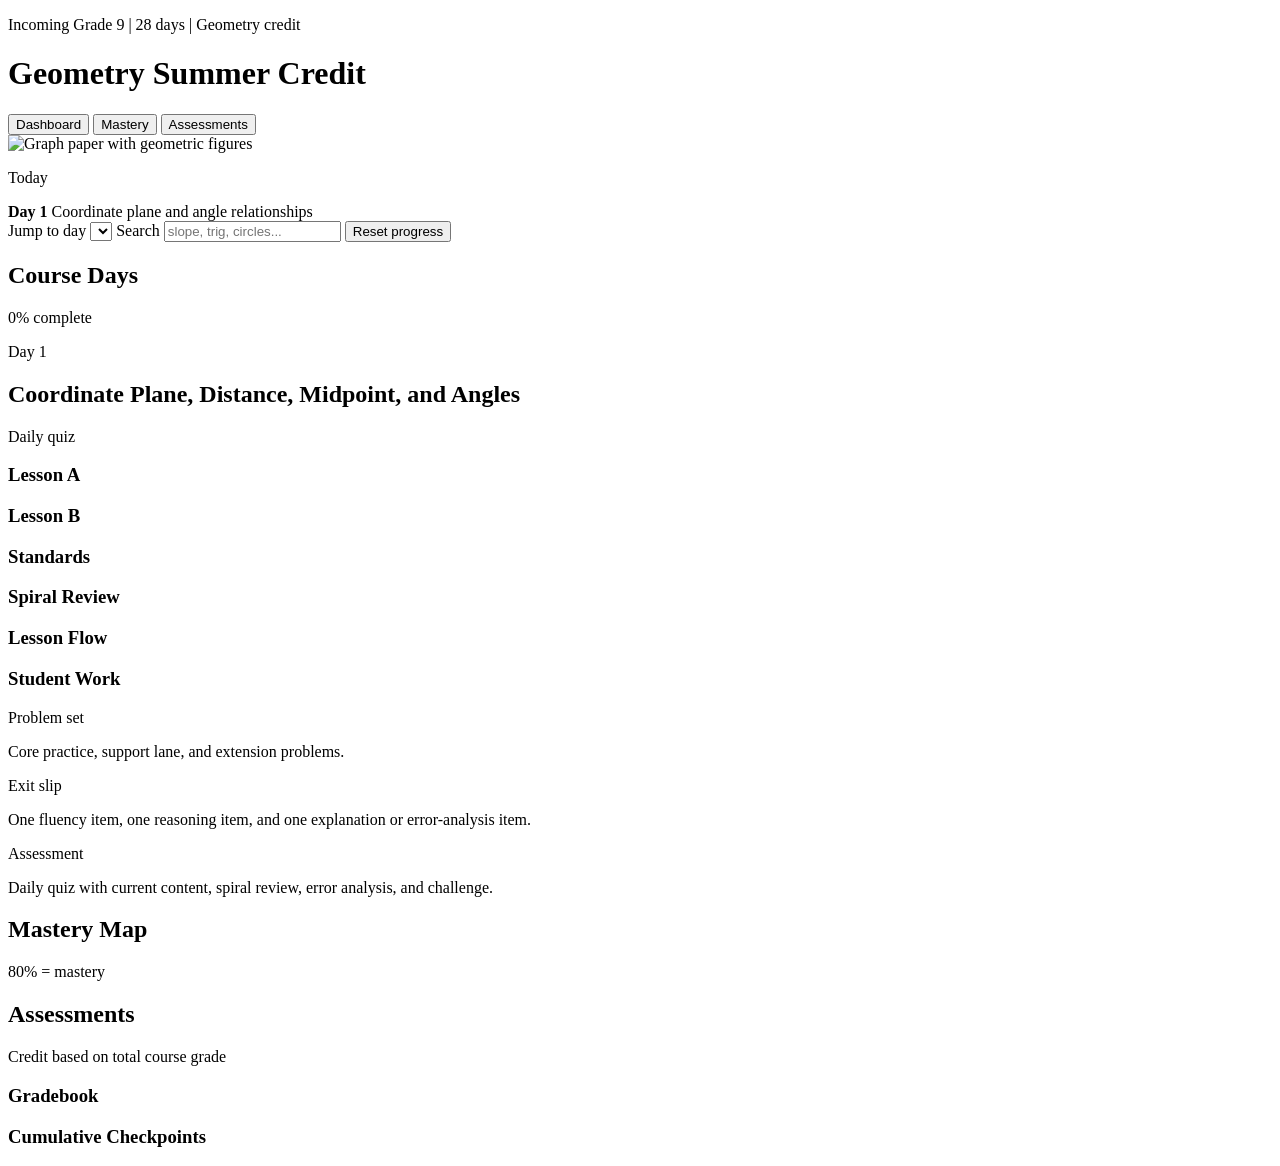
==== index.html @ 0d0e8b8f "Initial commit" ====
<!doctype html>
<html lang="en">
  <head>
    <meta charset="utf-8" />
    <meta name="viewport" content="width=device-width, initial-scale=1" />
    <title>Geometry Summer Credit</title>
    <link rel="stylesheet" href="styles.css" />
  </head>
  <body>
    <header class="topbar">
      <div>
        <p class="eyebrow">Incoming Grade 9 | 28 days | Geometry credit</p>
        <h1>Geometry Summer Credit</h1>
      </div>
      <nav class="topnav" aria-label="Course views">
        <button class="nav-button active" data-view="dashboard">
          Dashboard
        </button>
        <button class="nav-button" data-view="mastery">Mastery</button>
        <button class="nav-button" data-view="assessments">Assessments</button>
      </nav>
    </header>

    <main>
      <section class="course-visual" aria-label="Course visual">
        <img
          src="assets/geometry-board.png"
          alt="Graph paper with geometric figures"
        />
        <div class="course-card">
          <p>Today</p>
          <strong id="today-title">Day 1</strong>
          <span id="today-subtitle"
            >Coordinate plane and angle relationships</span
          >
        </div>
      </section>

      <section class="toolbar" aria-label="Course controls">
        <label>
          Jump to day
          <select id="day-select"></select>
        </label>
        <label>
          Search
          <input
            id="search-input"
            type="search"
            placeholder="slope, trig, circles..."
          />
        </label>
        <button id="reset-progress" class="quiet-button">Reset progress</button>
      </section>

      <section id="dashboard-view" class="view active-view">
        <aside class="day-list-panel">
          <div class="panel-title">
            <h2>Course Days</h2>
            <span id="progress-summary">0% complete</span>
          </div>
          <div id="day-list" class="day-list"></div>
        </aside>

        <article class="lesson-panel">
          <div class="lesson-header">
            <div>
              <p class="eyebrow" id="day-badge">Day 1</p>
              <h2 id="lesson-title">
                Coordinate Plane, Distance, Midpoint, and Angles
              </h2>
            </div>
            <span id="assessment-chip" class="chip">Daily quiz</span>
          </div>

          <div class="lesson-grid">
            <section>
              <h3>Lesson A</h3>
              <p id="lesson-a"></p>
            </section>
            <section>
              <h3>Lesson B</h3>
              <p id="lesson-b"></p>
            </section>
            <section>
              <h3>Standards</h3>
              <p id="standards"></p>
            </section>
            <section>
              <h3>Spiral Review</h3>
              <p id="spiral"></p>
            </section>
          </div>

          <section class="flow-section">
            <h3>Lesson Flow</h3>
            <div id="flow-list" class="flow-list"></div>
          </section>

          <section class="practice-section">
            <h3>Student Work</h3>
            <div class="work-cards">
              <div>
                <span class="label">Problem set</span>
                <p>Core practice, support lane, and extension problems.</p>
              </div>
              <div>
                <span class="label">Exit slip</span>
                <p>
                  One fluency item, one reasoning item, and one explanation or
                  error-analysis item.
                </p>
              </div>
              <div>
                <span class="label">Assessment</span>
                <p id="assessment-note">
                  Daily quiz with current content, spiral review, error
                  analysis, and challenge.
                </p>
              </div>
            </div>
          </section>
        </article>
      </section>

      <section id="mastery-view" class="view">
        <div class="wide-panel">
          <div class="panel-title">
            <h2>Mastery Map</h2>
            <span>80% = mastery</span>
          </div>
          <div id="mastery-list" class="mastery-list"></div>
        </div>
      </section>

      <section id="assessments-view" class="view">
        <div class="wide-panel">
          <div class="panel-title">
            <h2>Assessments</h2>
            <span>Credit based on total course grade</span>
          </div>
          <div class="assessment-grid">
            <section>
              <h3>Gradebook</h3>
              <div id="gradebook-list" class="stack-list"></div>
            </section>
            <section>
              <h3>Cumulative Checkpoints</h3>
              <div id="checkpoint-list" class="stack-list"></div>
            </section>
          </div>
        </div>
      </section>
    </main>

    <script src="app.js"></script>
  </body>
</html>
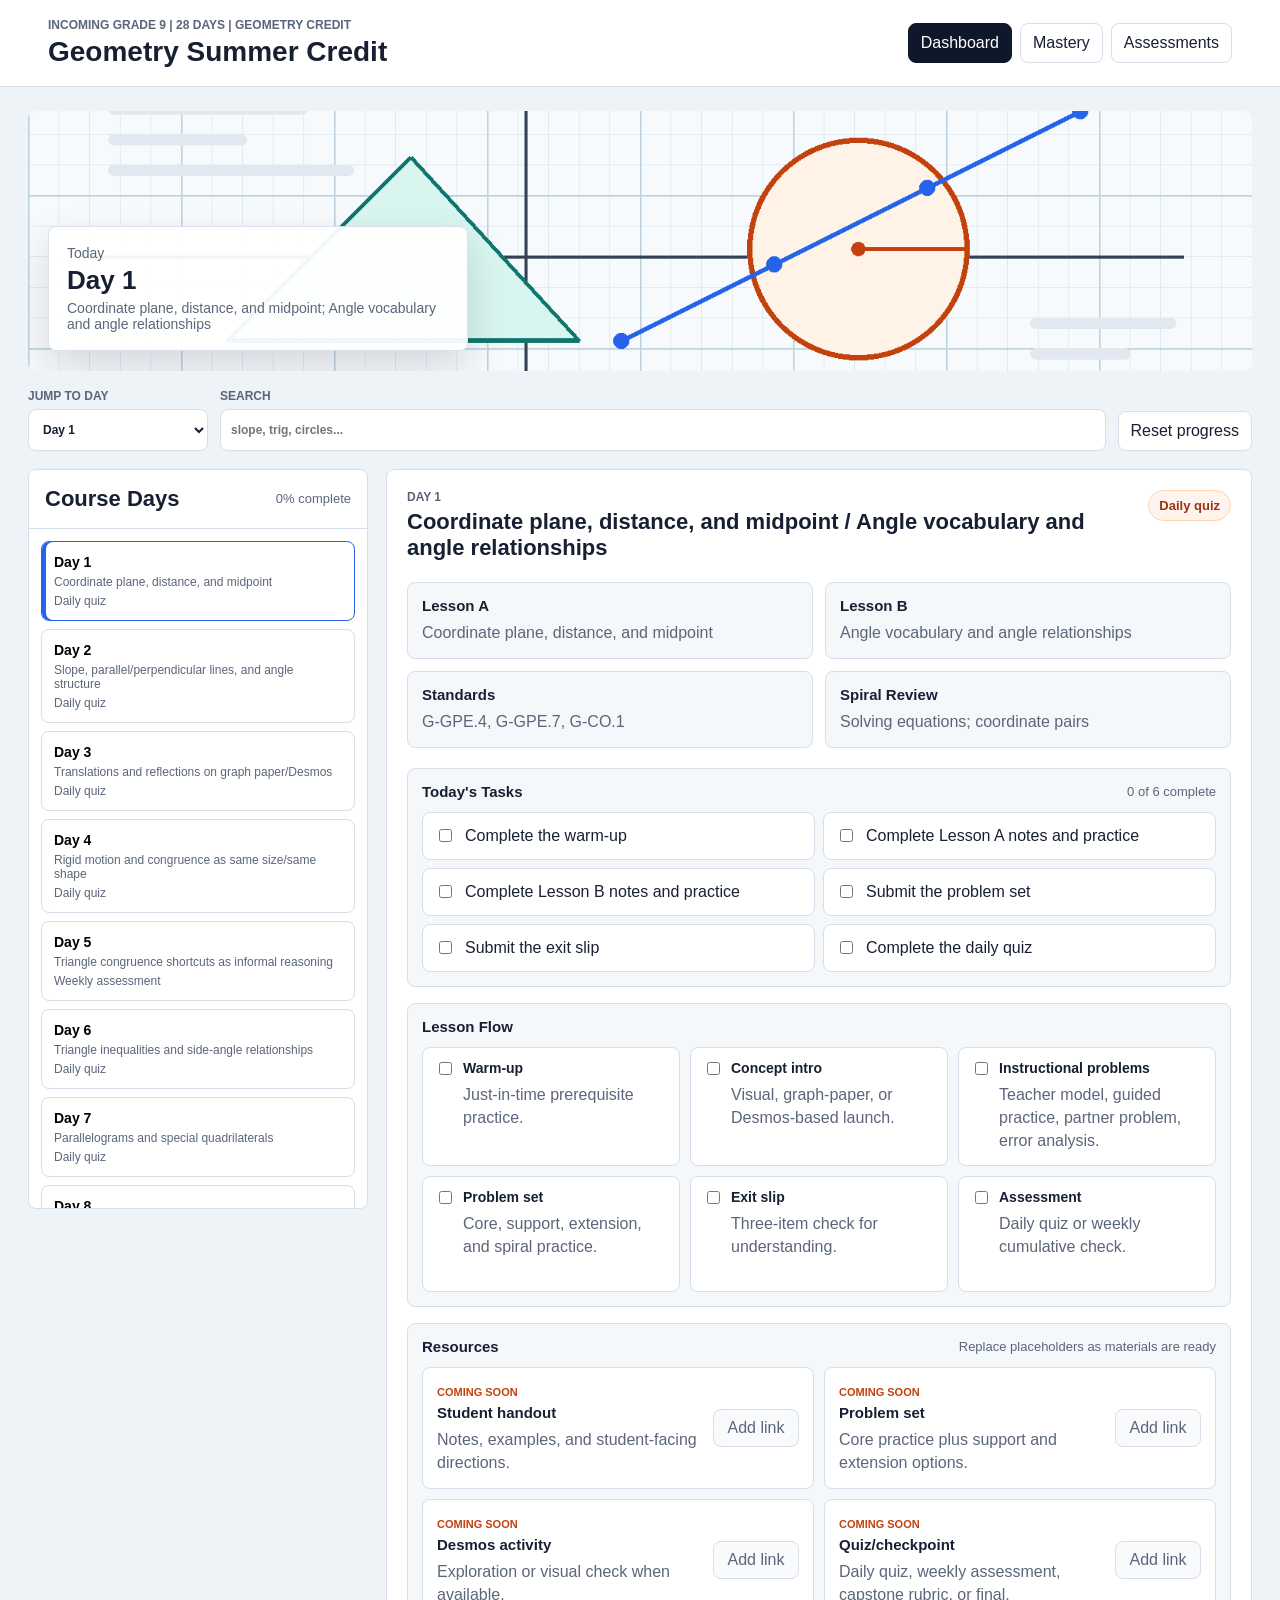
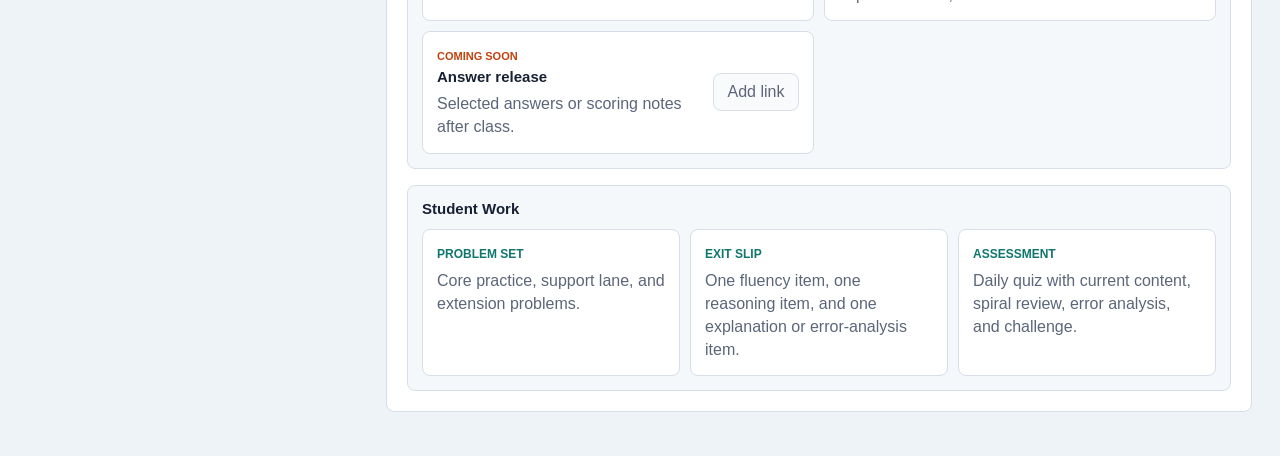
==== commit 9ca4be8c: "Add student tasks and resource placeholders" ====
--- a/index.html
+++ b/index.html
@@ -13,9 +13,7 @@
         <h1>Geometry Summer Credit</h1>
       </div>
       <nav class="topnav" aria-label="Course views">
-        <button class="nav-button active" data-view="dashboard">
-          Dashboard
-        </button>
+        <button class="nav-button active" data-view="dashboard">Dashboard</button>
         <button class="nav-button" data-view="mastery">Mastery</button>
         <button class="nav-button" data-view="assessments">Assessments</button>
       </nav>
@@ -23,16 +21,11 @@
 
     <main>
       <section class="course-visual" aria-label="Course visual">
-        <img
-          src="assets/geometry-board.png"
-          alt="Graph paper with geometric figures"
-        />
+        <img src="assets/geometry-board.png" alt="Graph paper with geometric figures" />
         <div class="course-card">
           <p>Today</p>
           <strong id="today-title">Day 1</strong>
-          <span id="today-subtitle"
-            >Coordinate plane and angle relationships</span
-          >
+          <span id="today-subtitle">Coordinate plane and angle relationships</span>
         </div>
       </section>
 
@@ -43,11 +36,7 @@
         </label>
         <label>
           Search
-          <input
-            id="search-input"
-            type="search"
-            placeholder="slope, trig, circles..."
-          />
+          <input id="search-input" type="search" placeholder="slope, trig, circles..." />
         </label>
         <button id="reset-progress" class="quiet-button">Reset progress</button>
       </section>
@@ -65,9 +54,7 @@
           <div class="lesson-header">
             <div>
               <p class="eyebrow" id="day-badge">Day 1</p>
-              <h2 id="lesson-title">
-                Coordinate Plane, Distance, Midpoint, and Angles
-              </h2>
+              <h2 id="lesson-title">Coordinate Plane, Distance, Midpoint, and Angles</h2>
             </div>
             <span id="assessment-chip" class="chip">Daily quiz</span>
           </div>
@@ -91,9 +78,25 @@
             </section>
           </div>
 
+          <section class="tasks-section">
+            <div class="section-heading-row">
+              <h3>Today's Tasks</h3>
+              <span id="task-count">0 of 0 complete</span>
+            </div>
+            <div id="task-list" class="task-list"></div>
+          </section>
+
           <section class="flow-section">
             <h3>Lesson Flow</h3>
             <div id="flow-list" class="flow-list"></div>
+          </section>
+
+          <section class="resources-section">
+            <div class="section-heading-row">
+              <h3>Resources</h3>
+              <span>Replace placeholders as materials are ready</span>
+            </div>
+            <div id="resource-list" class="resource-list"></div>
           </section>
 
           <section class="practice-section">
@@ -105,17 +108,11 @@
               </div>
               <div>
                 <span class="label">Exit slip</span>
-                <p>
-                  One fluency item, one reasoning item, and one explanation or
-                  error-analysis item.
-                </p>
+                <p>One fluency item, one reasoning item, and one explanation or error-analysis item.</p>
               </div>
               <div>
                 <span class="label">Assessment</span>
-                <p id="assessment-note">
-                  Daily quiz with current content, spiral review, error
-                  analysis, and challenge.
-                </p>
+                <p id="assessment-note">Daily quiz with current content, spiral review, error analysis, and challenge.</p>
               </div>
             </div>
           </section>
--- a/styles.css
+++ b/styles.css
@@ -0,0 +1,529 @@
+:root {
+  color-scheme: light;
+  --ink: #172033;
+  --muted: #5b667a;
+  --line: #d7dee9;
+  --soft: #f5f8fb;
+  --panel: #ffffff;
+  --teal: #0f766e;
+  --blue: #2563eb;
+  --orange: #c2410c;
+  --focus: #0f172a;
+  font-family: Arial, Helvetica, sans-serif;
+}
+
+* {
+  box-sizing: border-box;
+}
+
+body {
+  margin: 0;
+  background: #eef3f7;
+  color: var(--ink);
+}
+
+button,
+input,
+select {
+  font: inherit;
+}
+
+.topbar {
+  align-items: center;
+  background: var(--panel);
+  border-bottom: 1px solid var(--line);
+  display: flex;
+  gap: 20px;
+  justify-content: space-between;
+  padding: 18px clamp(16px, 4vw, 48px);
+  position: sticky;
+  top: 0;
+  z-index: 10;
+}
+
+h1,
+h2,
+h3,
+p {
+  margin: 0;
+}
+
+h1 {
+  font-size: 28px;
+  font-weight: 700;
+  line-height: 1.1;
+}
+
+h2 {
+  font-size: 22px;
+  line-height: 1.2;
+}
+
+h3 {
+  font-size: 15px;
+  letter-spacing: 0;
+}
+
+.eyebrow {
+  color: var(--muted);
+  font-size: 12px;
+  font-weight: 700;
+  margin-bottom: 5px;
+  text-transform: uppercase;
+}
+
+.topnav {
+  display: flex;
+  gap: 8px;
+}
+
+.nav-button,
+.quiet-button {
+  background: #fff;
+  border: 1px solid var(--line);
+  border-radius: 8px;
+  color: var(--ink);
+  cursor: pointer;
+  min-height: 40px;
+  padding: 9px 12px;
+}
+
+.nav-button.active {
+  background: var(--focus);
+  border-color: var(--focus);
+  color: #fff;
+}
+
+main {
+  margin: 0 auto;
+  max-width: 1280px;
+  padding: 24px clamp(14px, 3vw, 28px) 44px;
+}
+
+.course-visual {
+  border-radius: 8px;
+  min-height: 230px;
+  overflow: hidden;
+  position: relative;
+}
+
+.course-visual img {
+  display: block;
+  height: 260px;
+  object-fit: cover;
+  width: 100%;
+}
+
+.course-card {
+  background: rgba(255, 255, 255, 0.94);
+  border: 1px solid rgba(215, 222, 233, 0.9);
+  border-radius: 8px;
+  bottom: 20px;
+  box-shadow: 0 18px 40px rgba(15, 23, 42, 0.14);
+  left: 20px;
+  max-width: min(420px, calc(100% - 40px));
+  padding: 18px;
+  position: absolute;
+}
+
+.course-card p,
+.course-card span {
+  color: var(--muted);
+  display: block;
+  font-size: 14px;
+}
+
+.course-card strong {
+  display: block;
+  font-size: 26px;
+  margin: 4px 0;
+}
+
+.toolbar {
+  align-items: end;
+  display: grid;
+  gap: 12px;
+  grid-template-columns: 180px minmax(220px, 1fr) auto;
+  margin: 18px 0;
+}
+
+.toolbar label {
+  color: var(--muted);
+  display: grid;
+  font-size: 12px;
+  font-weight: 700;
+  gap: 6px;
+  text-transform: uppercase;
+}
+
+.toolbar input,
+.toolbar select {
+  background: #fff;
+  border: 1px solid var(--line);
+  border-radius: 8px;
+  color: var(--ink);
+  min-height: 42px;
+  padding: 9px 10px;
+  text-transform: none;
+}
+
+.view {
+  display: none;
+}
+
+.active-view {
+  display: block;
+}
+
+#dashboard-view {
+  gap: 18px;
+  grid-template-columns: 340px minmax(0, 1fr);
+}
+
+#dashboard-view.active-view {
+  display: grid;
+}
+
+.day-list-panel,
+.lesson-panel,
+.wide-panel {
+  background: var(--panel);
+  border: 1px solid var(--line);
+  border-radius: 8px;
+}
+
+.day-list-panel {
+  align-self: start;
+  max-height: calc(100vh - 160px);
+  overflow: auto;
+}
+
+.panel-title {
+  align-items: center;
+  border-bottom: 1px solid var(--line);
+  display: flex;
+  justify-content: space-between;
+  padding: 16px;
+}
+
+.panel-title span {
+  color: var(--muted);
+  font-size: 13px;
+}
+
+.day-list {
+  display: grid;
+  gap: 8px;
+  padding: 12px;
+}
+
+.day-card {
+  background: #fff;
+  border: 1px solid var(--line);
+  border-radius: 8px;
+  cursor: pointer;
+  display: grid;
+  gap: 5px;
+  padding: 12px;
+  text-align: left;
+  width: 100%;
+}
+
+.day-card.active {
+  border-color: var(--blue);
+  box-shadow: inset 4px 0 0 var(--blue);
+}
+
+.day-card.done {
+  background: #eefaf6;
+  border-color: #b9e6d7;
+}
+
+.day-card strong {
+  font-size: 14px;
+}
+
+.day-card span {
+  color: var(--muted);
+  font-size: 12px;
+}
+
+.lesson-panel {
+  padding: 20px;
+}
+
+.lesson-header {
+  align-items: start;
+  display: flex;
+  gap: 16px;
+  justify-content: space-between;
+}
+
+.chip {
+  background: #fff4ed;
+  border: 1px solid #fed7aa;
+  border-radius: 999px;
+  color: #9a3412;
+  flex: 0 0 auto;
+  font-size: 13px;
+  font-weight: 700;
+  padding: 7px 10px;
+}
+
+.lesson-grid {
+  display: grid;
+  gap: 12px;
+  grid-template-columns: repeat(2, minmax(0, 1fr));
+  margin: 20px 0;
+}
+
+.lesson-grid section,
+.tasks-section,
+.flow-section,
+.resources-section,
+.practice-section,
+.assessment-grid section {
+  background: var(--soft);
+  border: 1px solid var(--line);
+  border-radius: 8px;
+  padding: 14px;
+}
+
+.lesson-grid p,
+.flow-list p,
+.resource-card p,
+.work-cards p,
+.stack-list p,
+.mastery-card p {
+  color: var(--muted);
+  line-height: 1.45;
+  margin-top: 7px;
+}
+
+.tasks-section {
+  margin-bottom: 16px;
+}
+
+.flow-section,
+.resources-section,
+.practice-section {
+  margin-top: 16px;
+}
+
+.section-heading-row {
+  align-items: center;
+  display: flex;
+  gap: 12px;
+  justify-content: space-between;
+}
+
+.section-heading-row span {
+  color: var(--muted);
+  font-size: 13px;
+}
+
+.task-list {
+  display: grid;
+  gap: 8px;
+  grid-template-columns: repeat(2, minmax(0, 1fr));
+  margin-top: 12px;
+}
+
+.task-item {
+  align-items: center;
+  background: #fff;
+  border: 1px solid var(--line);
+  border-radius: 8px;
+  display: grid;
+  gap: 10px;
+  grid-template-columns: 20px minmax(0, 1fr);
+  min-height: 48px;
+  padding: 10px 12px;
+}
+
+.task-item span {
+  line-height: 1.3;
+}
+
+.flow-list {
+  display: grid;
+  gap: 10px;
+  grid-template-columns: repeat(3, minmax(0, 1fr));
+  margin-top: 12px;
+}
+
+.flow-item {
+  background: #fff;
+  border: 1px solid var(--line);
+  border-radius: 8px;
+  min-height: 116px;
+  padding: 12px;
+}
+
+.flow-item label {
+  align-items: start;
+  display: grid;
+  gap: 8px;
+  grid-template-columns: 20px minmax(0, 1fr);
+}
+
+.flow-item input {
+  margin-top: 2px;
+}
+
+.flow-item strong {
+  display: block;
+  font-size: 14px;
+}
+
+.resource-list {
+  display: grid;
+  gap: 10px;
+  grid-template-columns: repeat(2, minmax(0, 1fr));
+  margin-top: 12px;
+}
+
+.resource-card {
+  align-items: center;
+  background: #fff;
+  border: 1px solid var(--line);
+  border-radius: 8px;
+  display: grid;
+  gap: 12px;
+  grid-template-columns: minmax(0, 1fr) auto;
+  min-height: 104px;
+  padding: 14px;
+}
+
+.resource-card strong {
+  display: block;
+  font-size: 15px;
+  margin-top: 4px;
+}
+
+.resource-state {
+  color: var(--orange);
+  font-size: 11px;
+  font-weight: 700;
+  text-transform: uppercase;
+}
+
+.resource-button {
+  align-items: center;
+  background: var(--focus);
+  border: 1px solid var(--focus);
+  border-radius: 8px;
+  color: #fff;
+  display: inline-flex;
+  justify-content: center;
+  min-height: 38px;
+  min-width: 86px;
+  padding: 8px 10px;
+  text-decoration: none;
+}
+
+.resource-button.disabled {
+  background: #f8fafc;
+  border-color: var(--line);
+  color: var(--muted);
+  cursor: not-allowed;
+}
+
+.work-cards {
+  display: grid;
+  gap: 10px;
+  grid-template-columns: repeat(3, minmax(0, 1fr));
+  margin-top: 12px;
+}
+
+.work-cards > div,
+.mastery-card,
+.stack-item {
+  background: #fff;
+  border: 1px solid var(--line);
+  border-radius: 8px;
+  padding: 14px;
+}
+
+.label {
+  color: var(--teal);
+  font-size: 12px;
+  font-weight: 700;
+  text-transform: uppercase;
+}
+
+.wide-panel {
+  padding: 0 0 18px;
+}
+
+.mastery-list {
+  display: grid;
+  gap: 12px;
+  grid-template-columns: repeat(2, minmax(0, 1fr));
+  padding: 16px;
+}
+
+.mastery-card strong {
+  display: block;
+}
+
+.meta-row {
+  display: flex;
+  flex-wrap: wrap;
+  gap: 8px;
+  margin-top: 10px;
+}
+
+.meta-row span {
+  background: #eef2ff;
+  border-radius: 999px;
+  color: #3730a3;
+  font-size: 12px;
+  padding: 5px 8px;
+}
+
+.assessment-grid {
+  display: grid;
+  gap: 16px;
+  grid-template-columns: minmax(0, 0.9fr) minmax(0, 1.1fr);
+  padding: 16px;
+}
+
+.stack-list {
+  display: grid;
+  gap: 10px;
+  margin-top: 12px;
+}
+
+.stack-item strong {
+  display: block;
+}
+
+@media (max-width: 900px) {
+  .topbar,
+  .lesson-header {
+    align-items: stretch;
+    flex-direction: column;
+  }
+
+  .topnav,
+  .toolbar,
+  #dashboard-view.active-view,
+  .lesson-grid,
+  .task-list,
+  .flow-list,
+  .resource-list,
+  .work-cards,
+  .mastery-list,
+  .assessment-grid {
+    grid-template-columns: 1fr;
+  }
+
+  .topnav {
+    display: grid;
+  }
+
+  .day-list-panel {
+    max-height: none;
+  }
+}
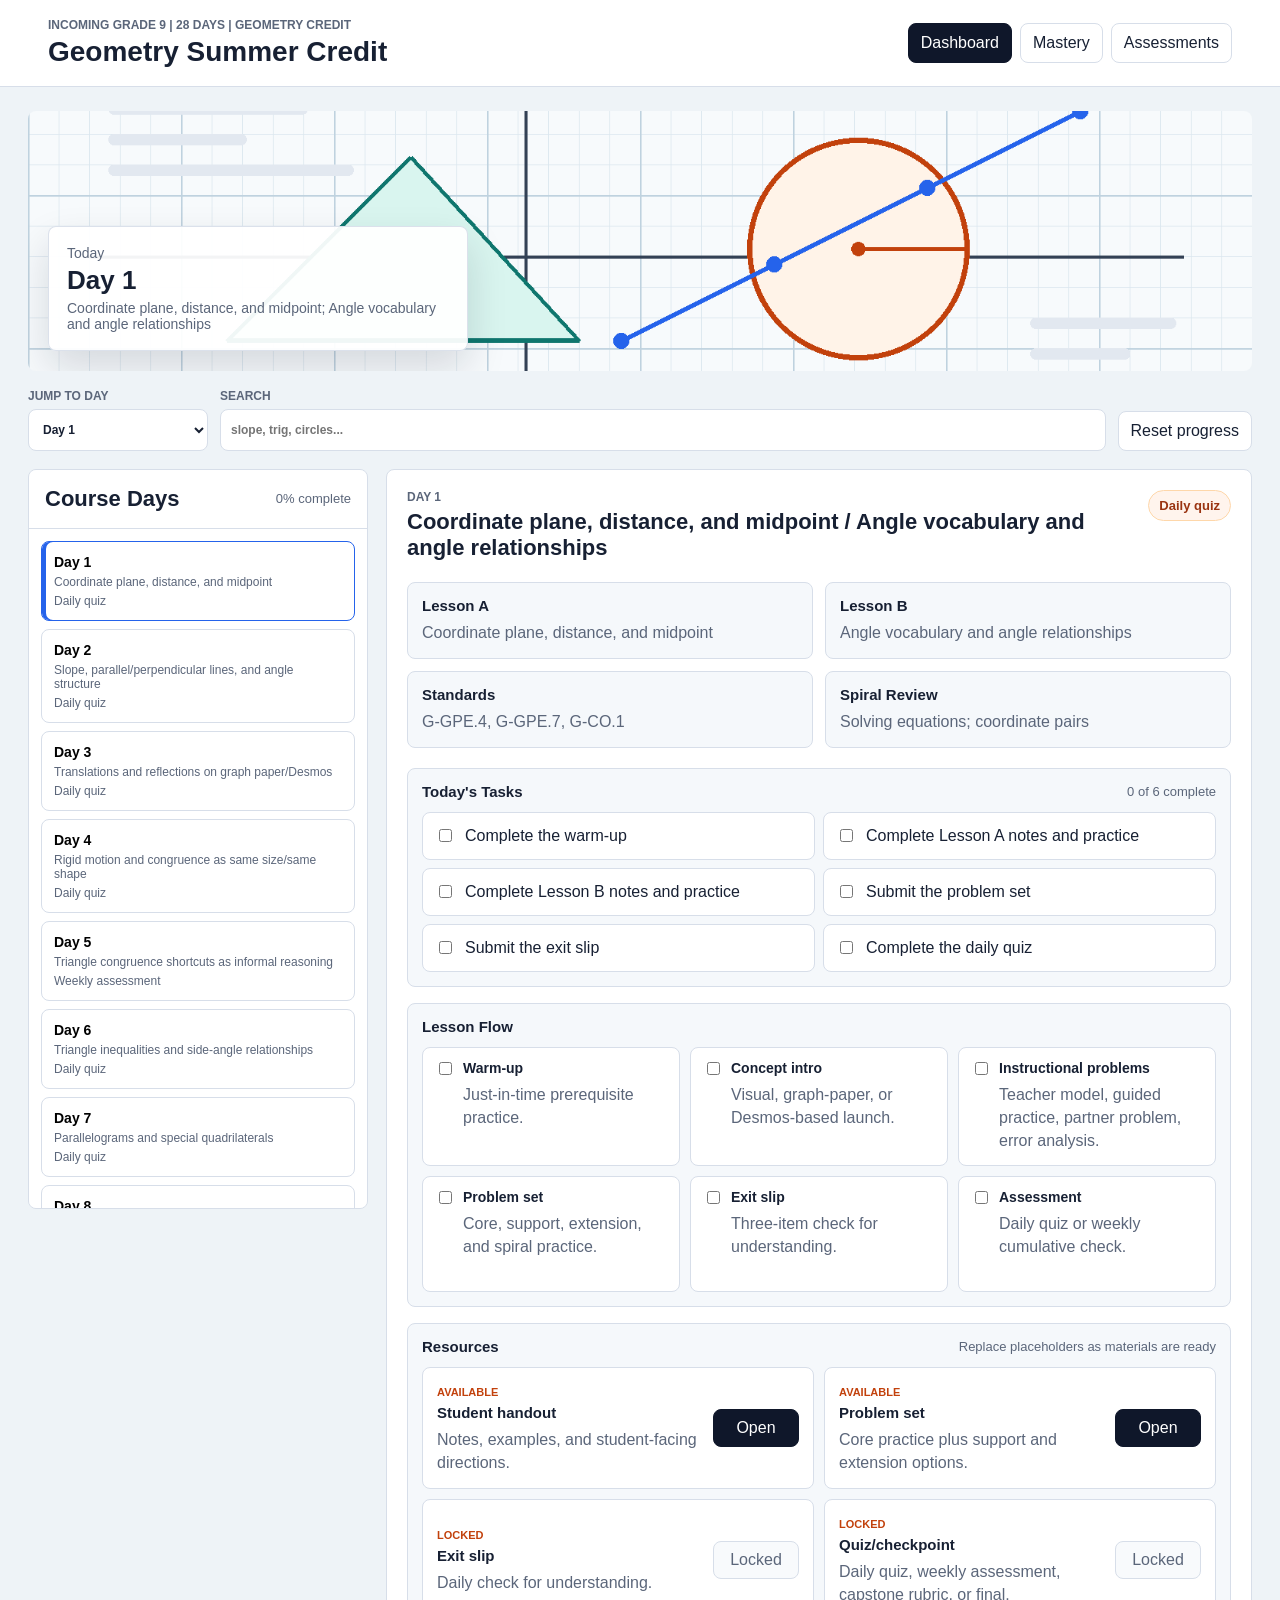
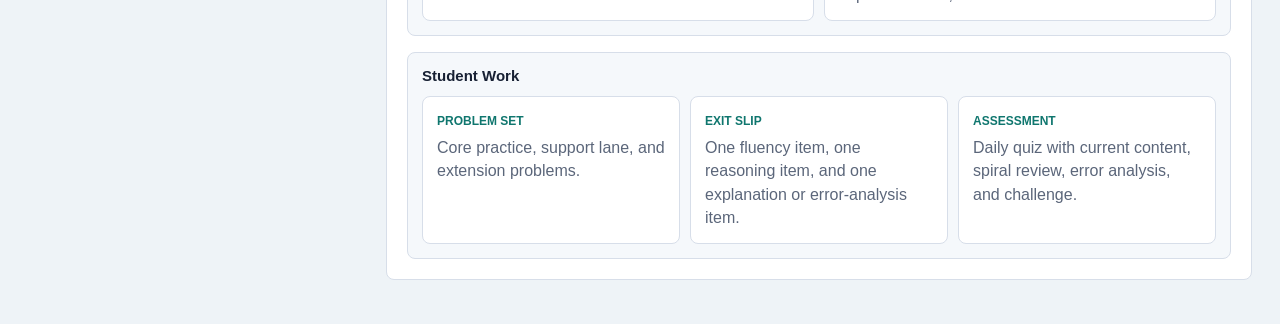
==== commit 4a1662cd: "Move resource releases to separate file" ====
--- a/index.html
+++ b/index.html
@@ -149,6 +149,7 @@
       </section>
     </main>
 
+    <script src="release.js"></script>
     <script src="app.js"></script>
   </body>
 </html>
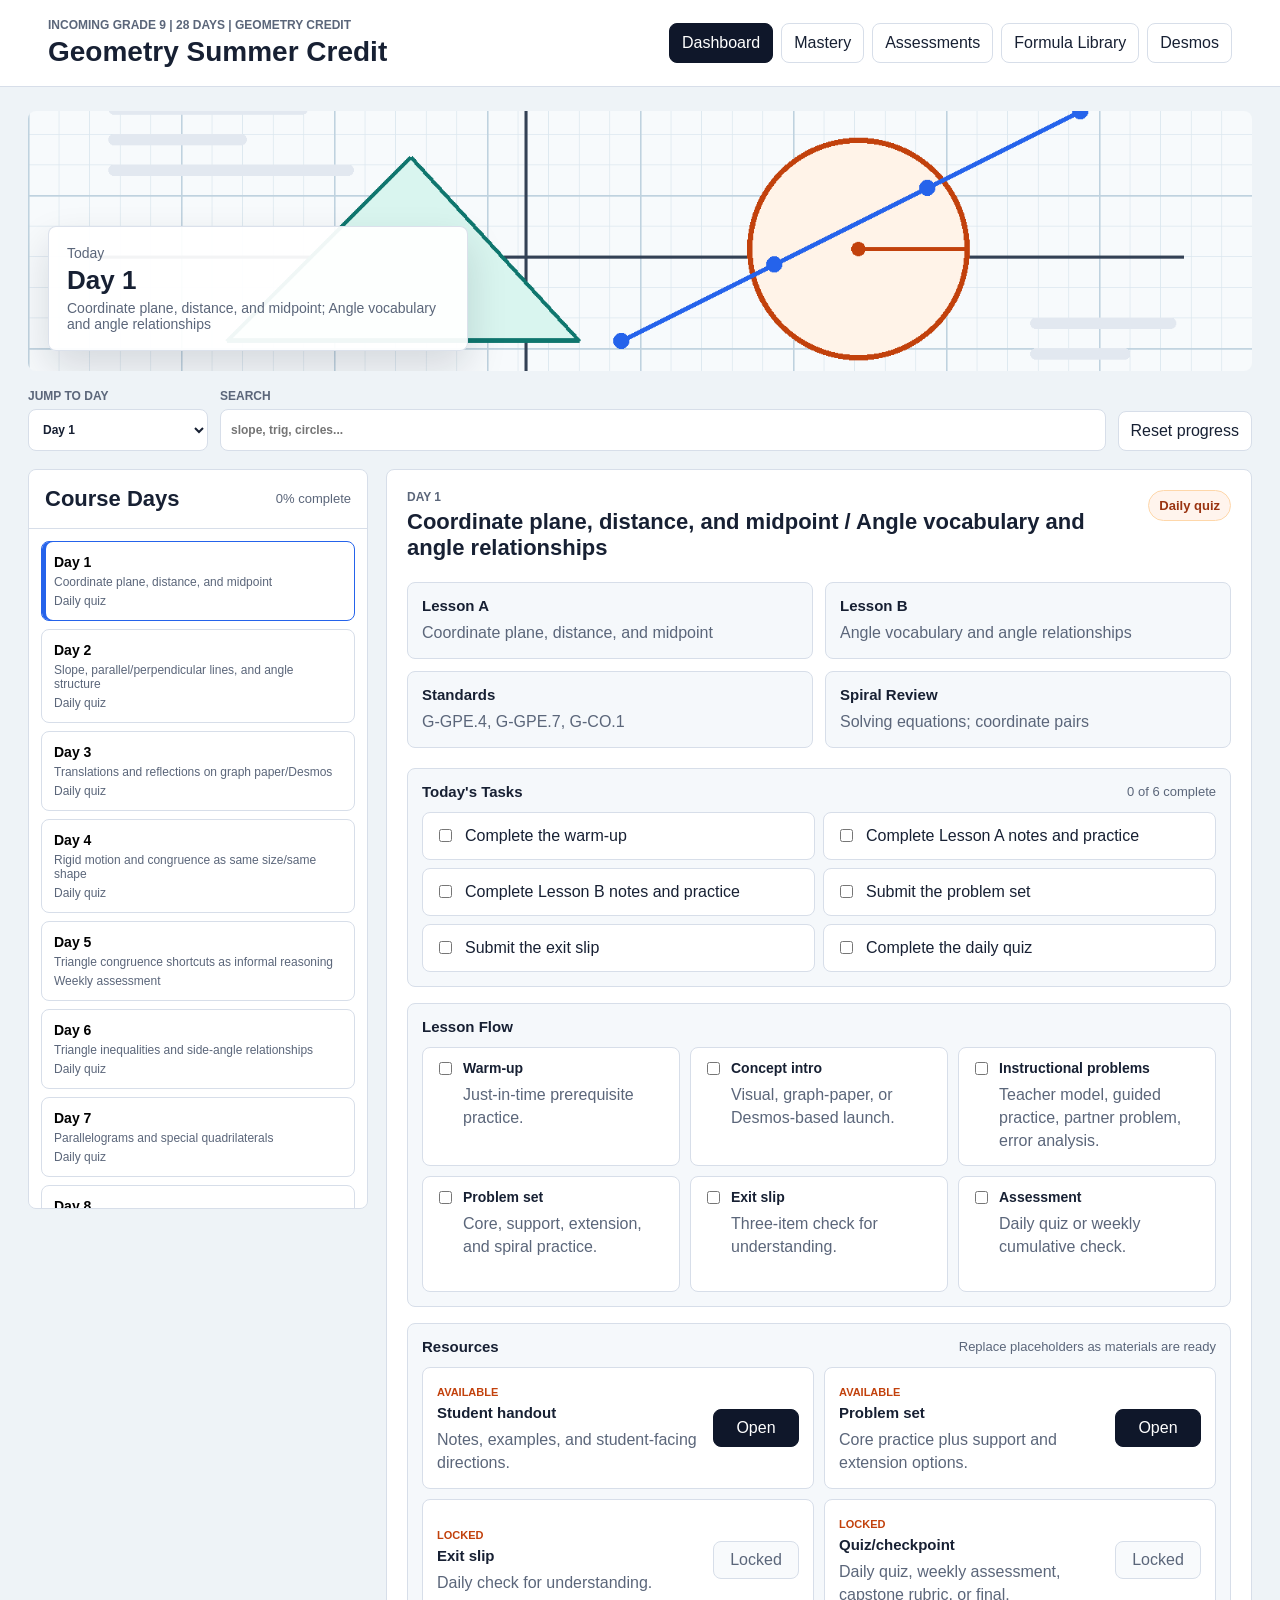
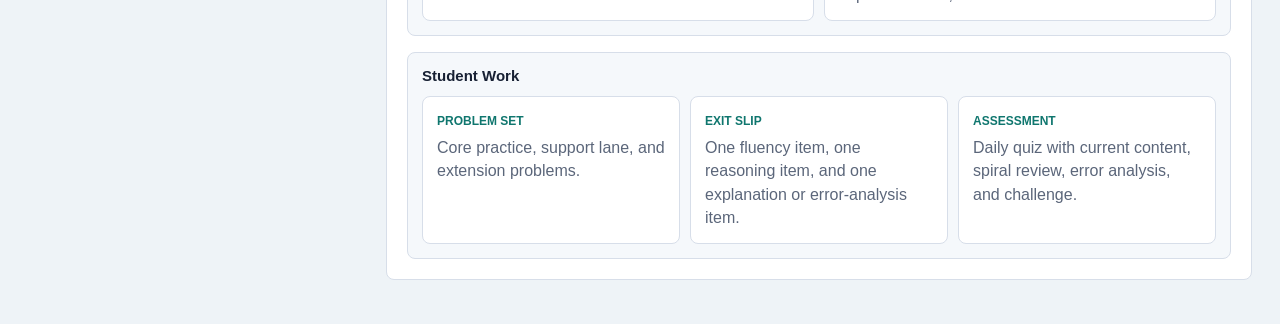
==== commit ccd869e9: "Add formula library and Desmos links" ====
--- a/index.html
+++ b/index.html
@@ -16,6 +16,8 @@
         <button class="nav-button active" data-view="dashboard">Dashboard</button>
         <button class="nav-button" data-view="mastery">Mastery</button>
         <button class="nav-button" data-view="assessments">Assessments</button>
+        <a class="nav-button nav-link" href="formula-library.md">Formula Library</a>
+        <a class="nav-button nav-link" href="https://www.desmos.com/calculator" target="_blank" rel="noopener">Desmos</a>
       </nav>
     </header>
 
--- a/styles.css
+++ b/styles.css
@@ -88,6 +88,12 @@
   padding: 9px 12px;
 }
 
+.nav-link {
+  align-items: center;
+  display: inline-flex;
+  text-decoration: none;
+}
+
 .nav-button.active {
   background: var(--focus);
   border-color: var(--focus);
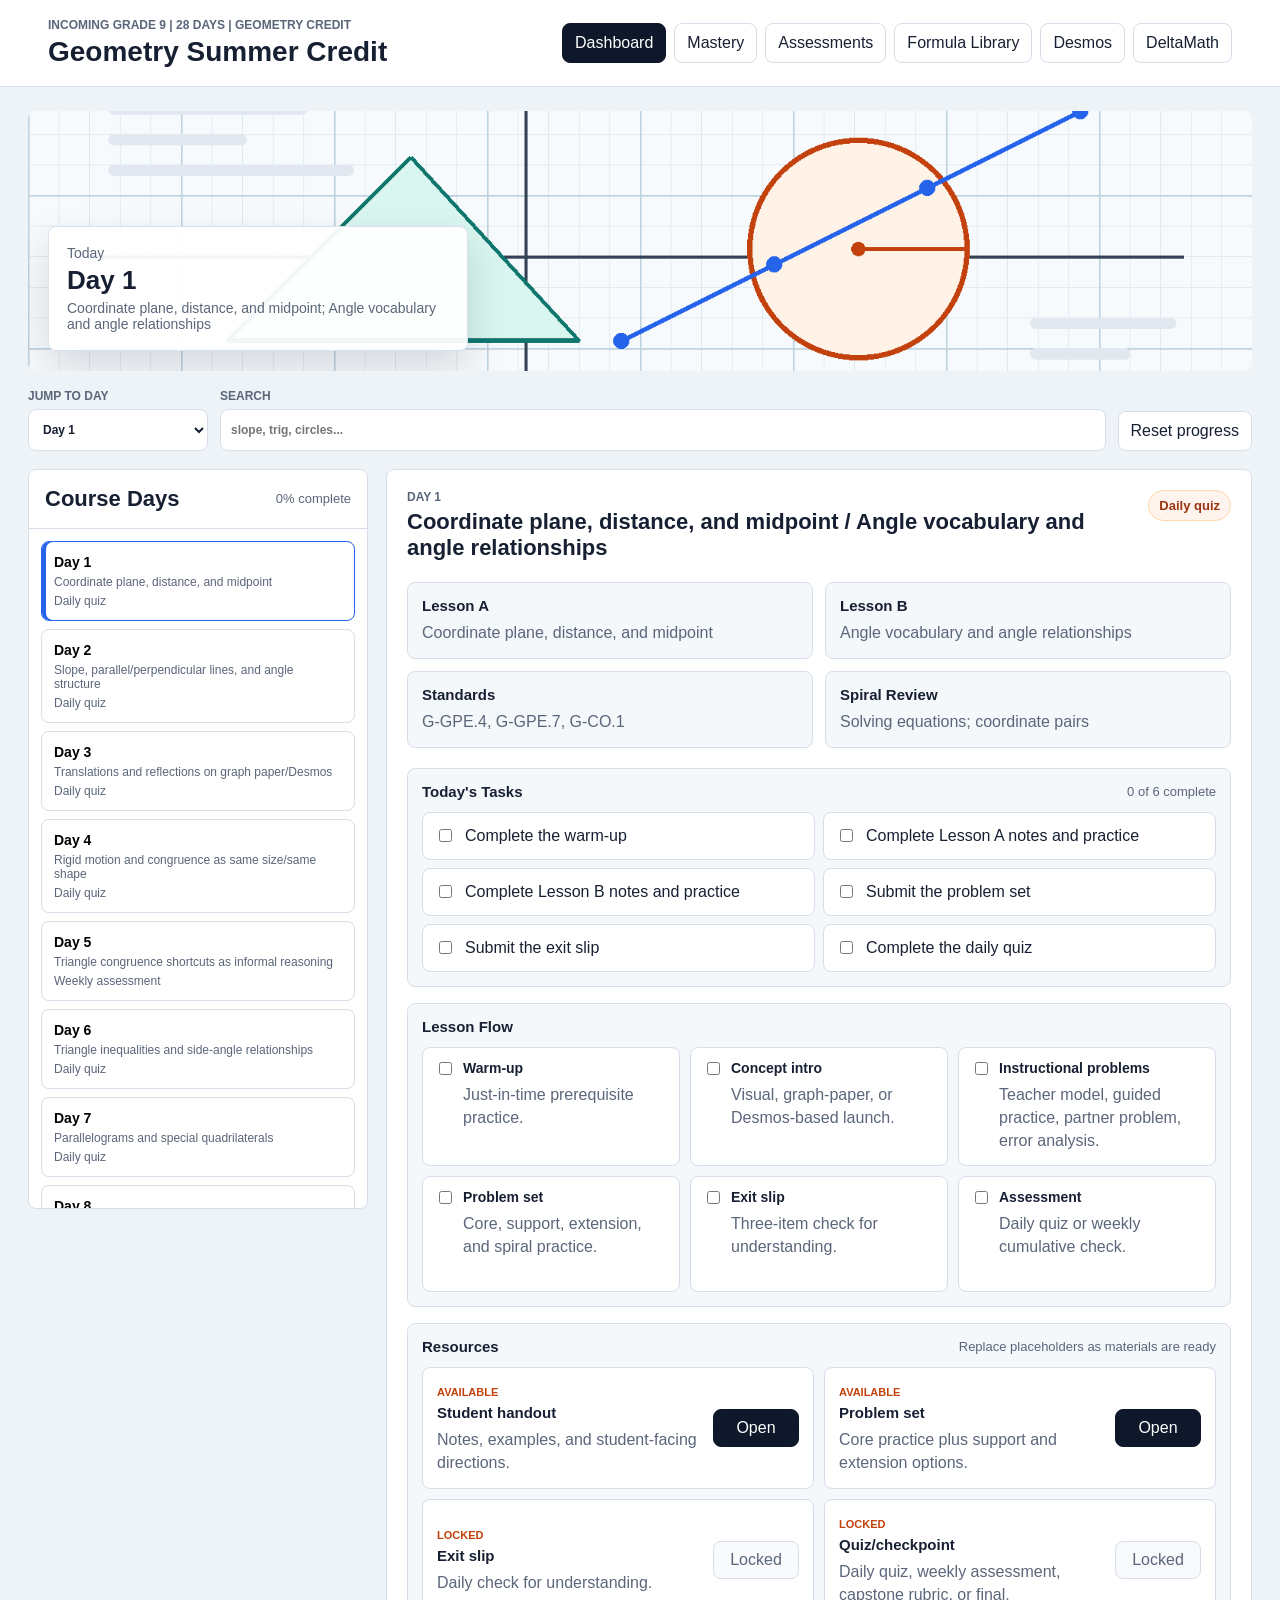
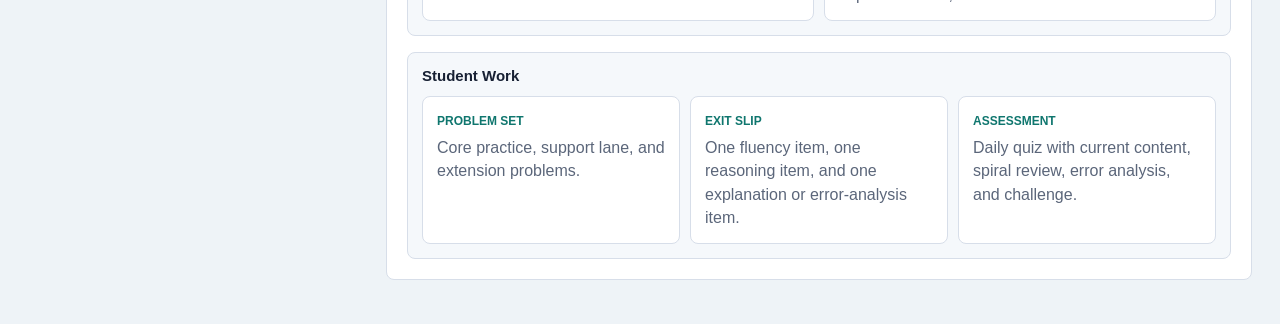
==== commit 14772197: "Add Day 7 notes overview and DeltaMath link" ====
--- a/index.html
+++ b/index.html
@@ -16,8 +16,9 @@
         <button class="nav-button active" data-view="dashboard">Dashboard</button>
         <button class="nav-button" data-view="mastery">Mastery</button>
         <button class="nav-button" data-view="assessments">Assessments</button>
-        <a class="nav-button nav-link" href="formula-library.md">Formula Library</a>
+        <a class="nav-button nav-link" href="formula-library.html">Formula Library</a>
         <a class="nav-button nav-link" href="https://www.desmos.com/calculator" target="_blank" rel="noopener">Desmos</a>
+        <a class="nav-button nav-link" href="https://www.deltamath.com/" target="_blank" rel="noopener">DeltaMath</a>
       </nav>
     </header>
 
--- a/styles.css
+++ b/styles.css
@@ -74,7 +74,9 @@
 
 .topnav {
   display: flex;
+  flex-wrap: wrap;
   gap: 8px;
+  justify-content: flex-end;
 }
 
 .nav-button,
@@ -196,6 +198,79 @@
   background: var(--panel);
   border: 1px solid var(--line);
   border-radius: 8px;
+}
+
+.formula-main {
+  max-width: 980px;
+}
+
+.formula-page {
+  background: var(--panel);
+  border: 1px solid var(--line);
+  border-radius: 8px;
+  padding: clamp(18px, 4vw, 34px);
+}
+
+.formula-page h1 {
+  font-size: 30px;
+  margin-bottom: 8px;
+}
+
+.formula-page h2 {
+  border-top: 1px solid var(--line);
+  color: var(--teal);
+  font-size: 20px;
+  margin-top: 28px;
+  padding-top: 22px;
+}
+
+.formula-page h2:first-of-type {
+  margin-top: 18px;
+}
+
+.formula-page h3 {
+  font-size: 15px;
+  margin-top: 18px;
+}
+
+.formula-page p {
+  color: var(--muted);
+  line-height: 1.55;
+  margin-top: 8px;
+}
+
+.formula-page hr {
+  border: 0;
+  border-top: 1px solid var(--line);
+  margin: 22px 0;
+}
+
+.formula {
+  background: var(--soft);
+  border: 1px solid var(--line);
+  border-radius: 8px;
+  margin: 10px 0 16px;
+  overflow-x: auto;
+  padding: 12px 14px;
+}
+
+.formula-page table {
+  border-collapse: collapse;
+  margin-top: 12px;
+  width: 100%;
+}
+
+.formula-page th,
+.formula-page td {
+  border: 1px solid var(--line);
+  padding: 10px 12px;
+  text-align: left;
+  vertical-align: top;
+}
+
+.formula-page th {
+  background: var(--soft);
+  font-weight: 700;
 }
 
 .day-list-panel {
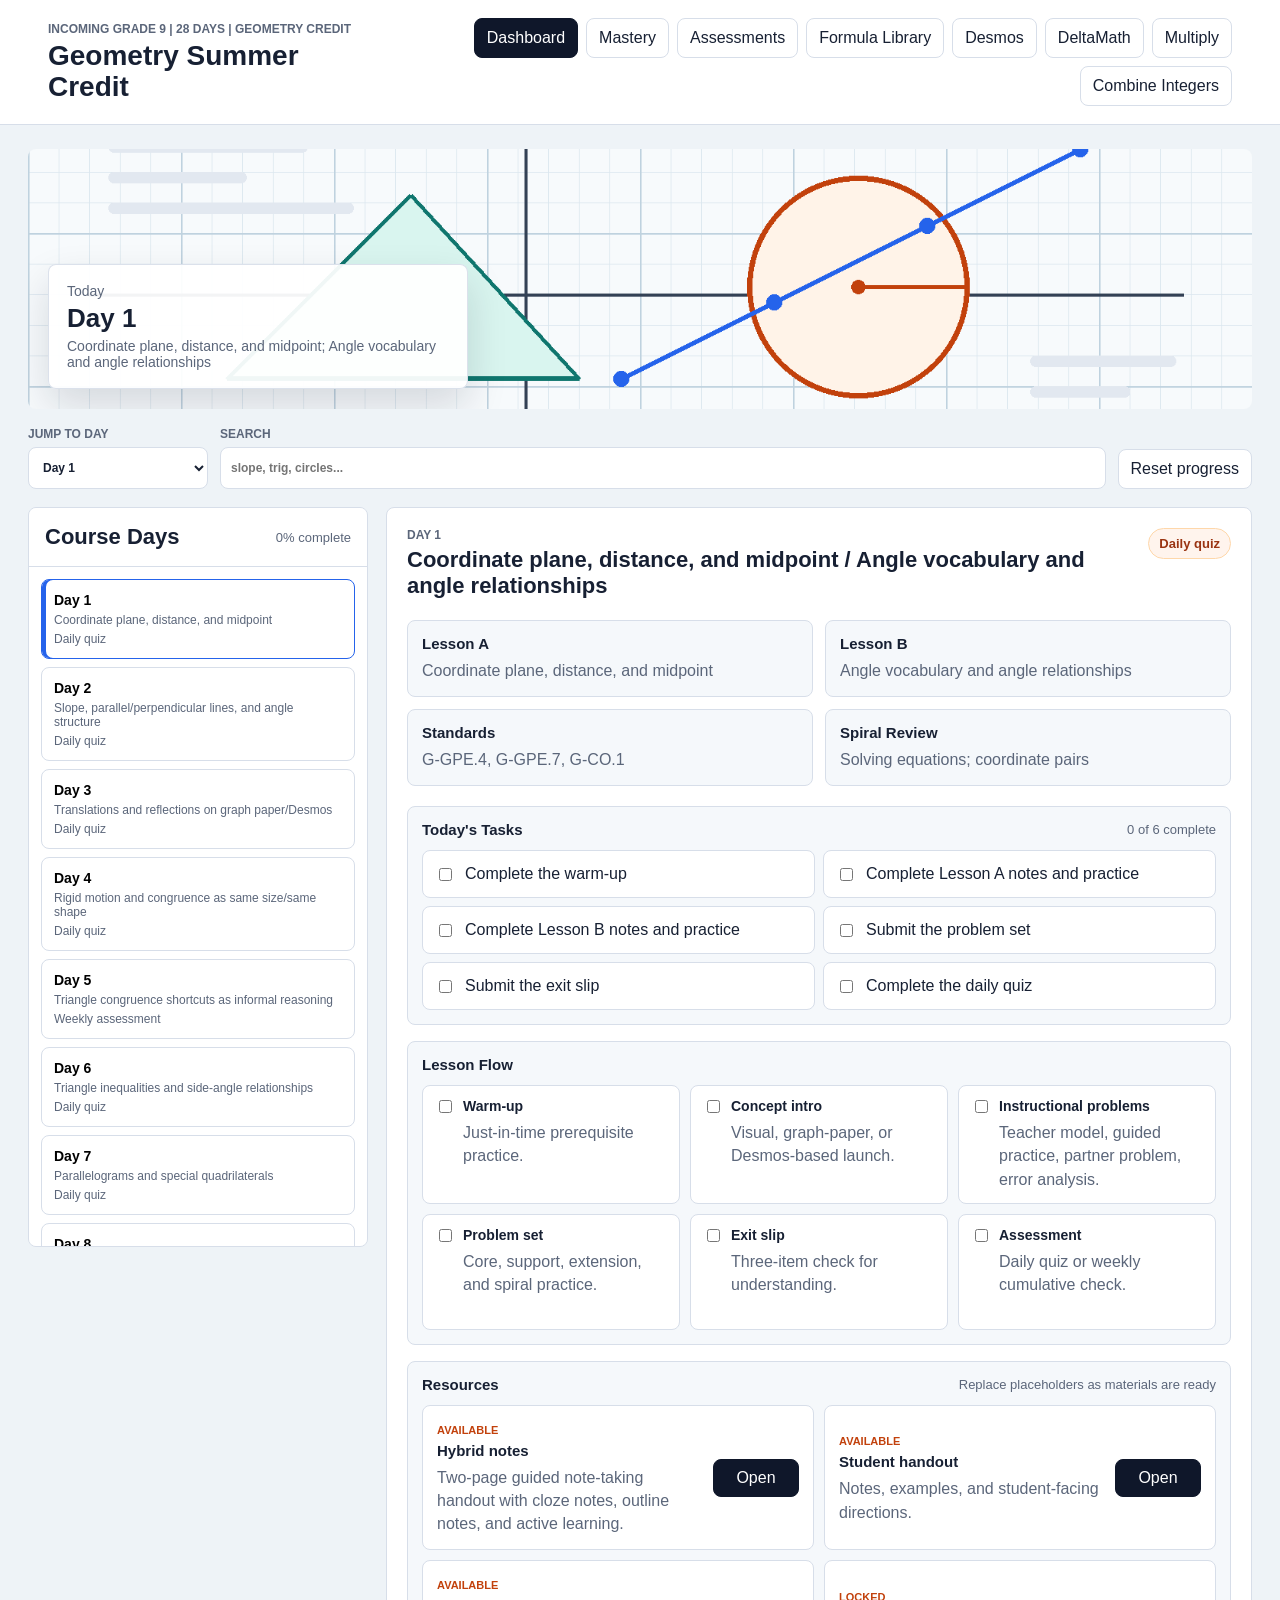
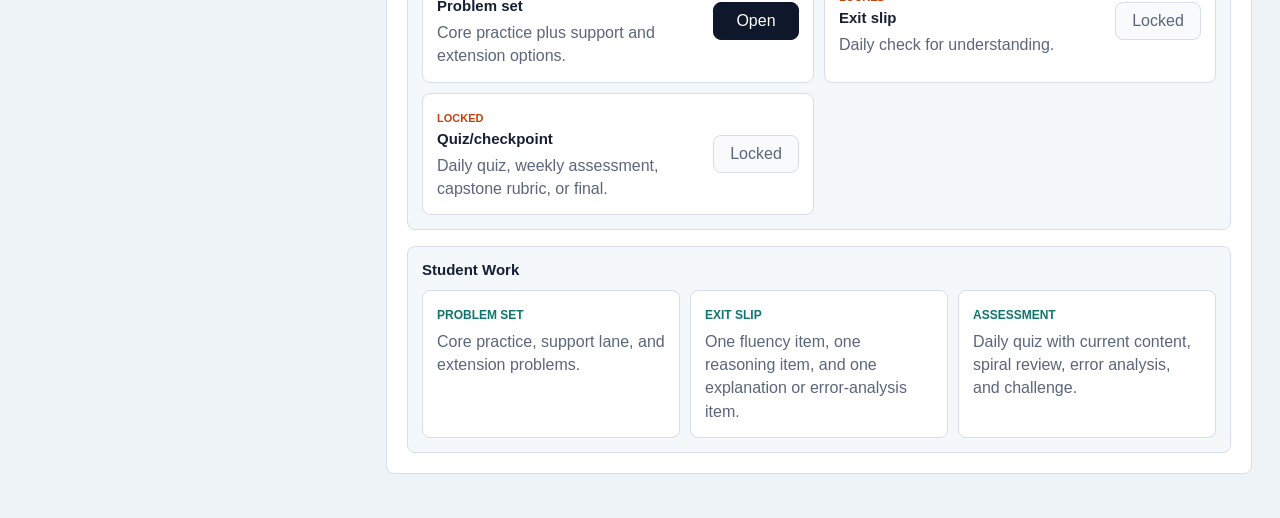
==== commit 7aaec4c9: "Add hybrid notes for days 1 through 13" ====
--- a/index.html
+++ b/index.html
@@ -19,6 +19,8 @@
         <a class="nav-button nav-link" href="formula-library.html">Formula Library</a>
         <a class="nav-button nav-link" href="https://www.desmos.com/calculator" target="_blank" rel="noopener">Desmos</a>
         <a class="nav-button nav-link" href="https://www.deltamath.com/" target="_blank" rel="noopener">DeltaMath</a>
+        <a class="nav-button nav-link" href="https://www.mathmammoth.com/practice/multiplication#questions=20&amp;secs-per-ans=5&amp;numbers=1,2,3,4,5,6,7,8,9,10,11,12" target="_blank" rel="noopener">Multiply</a>
+        <a class="nav-button nav-link" href="https://www.mathmammoth.com/practice/add-subtract-integers#q=20&amp;secs-per-ans=10&amp;f=-20&amp;t=20&amp;m=3&amp;n=i&amp;o=as" target="_blank" rel="noopener">Combine Integers</a>
       </nav>
     </header>
 
